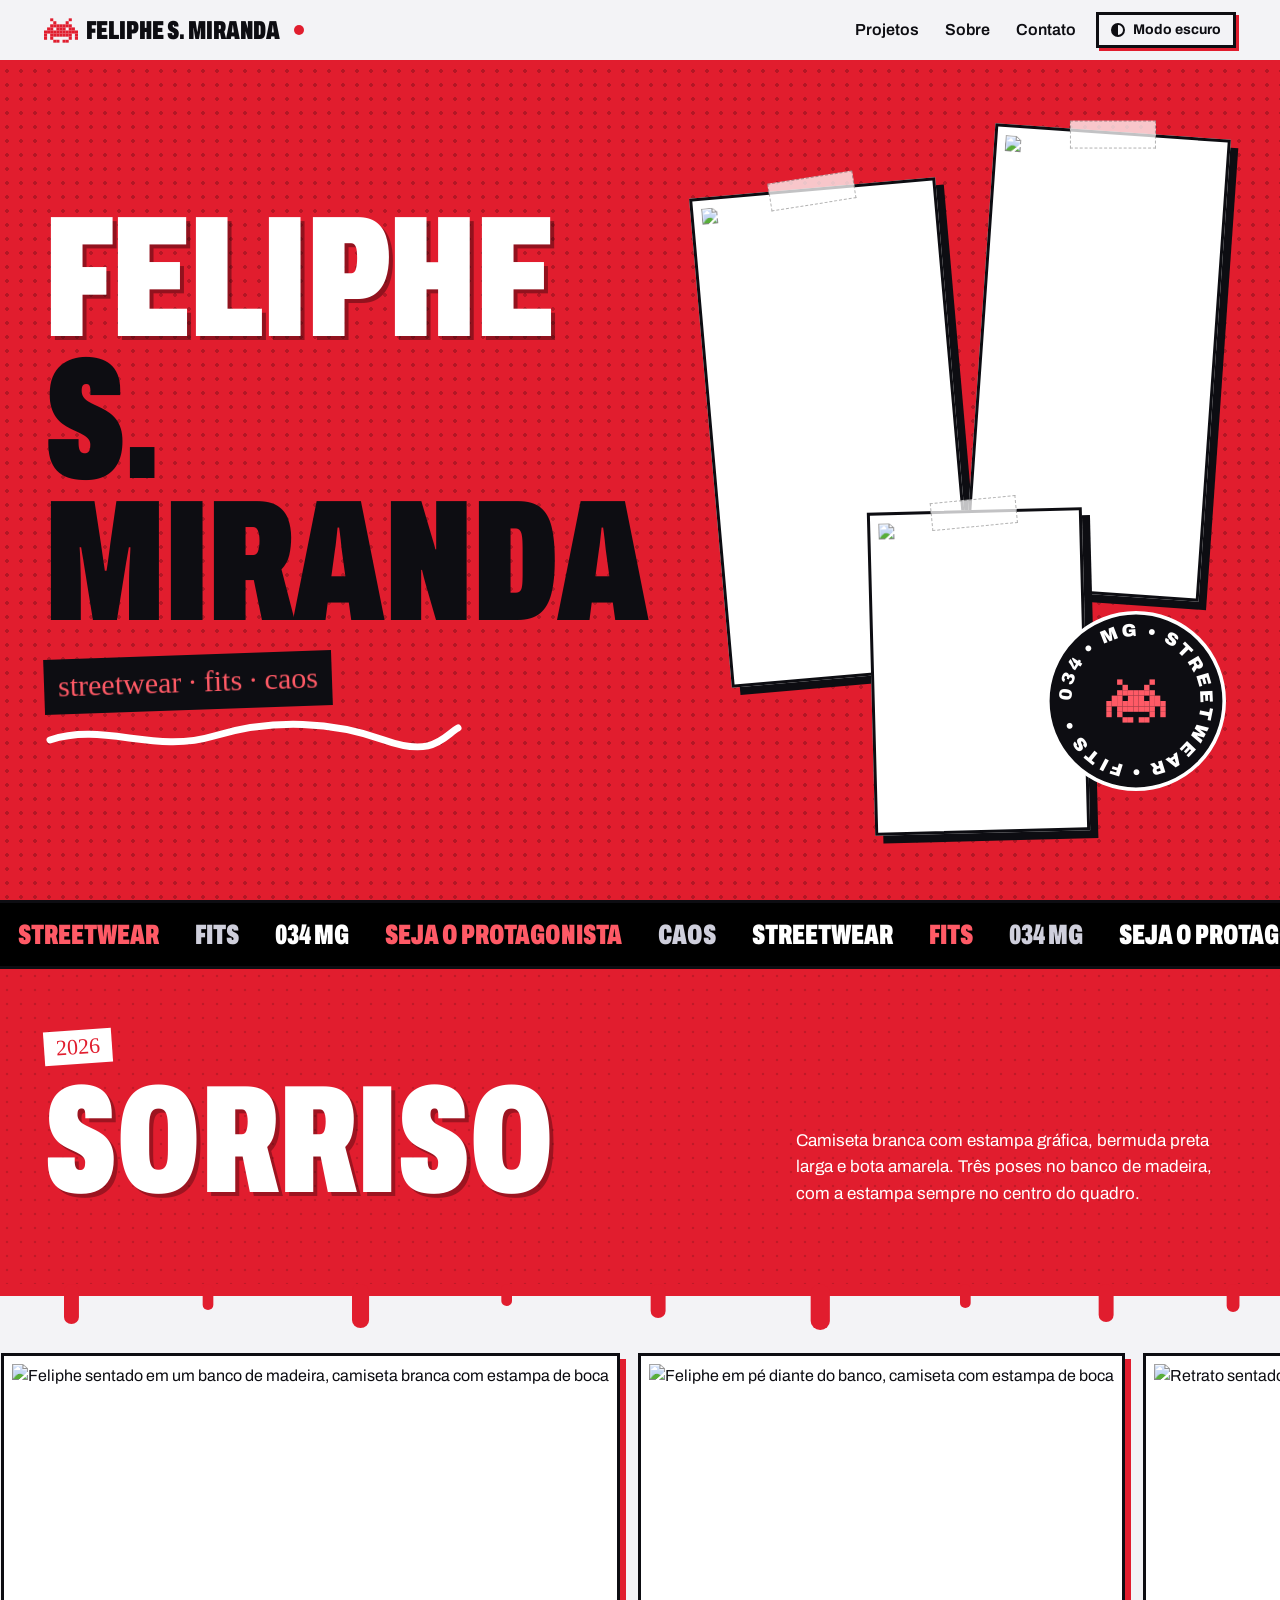
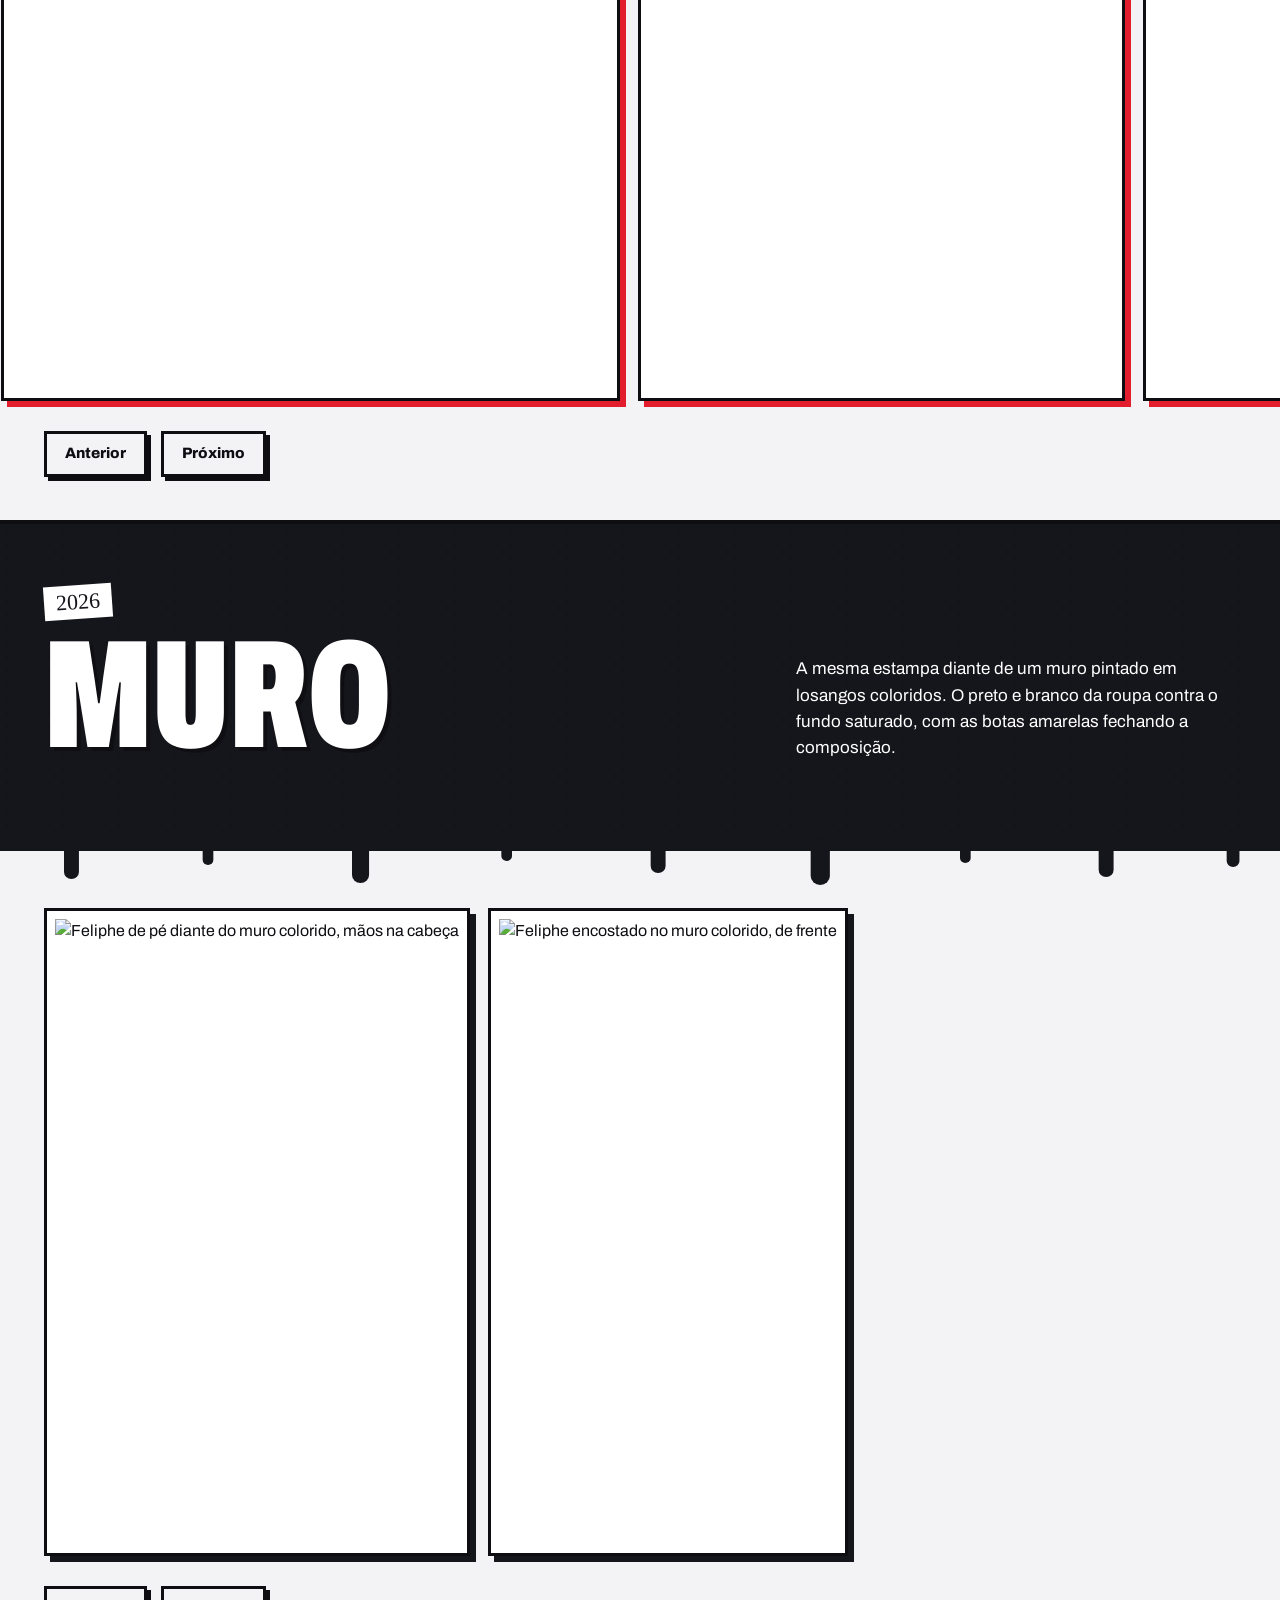
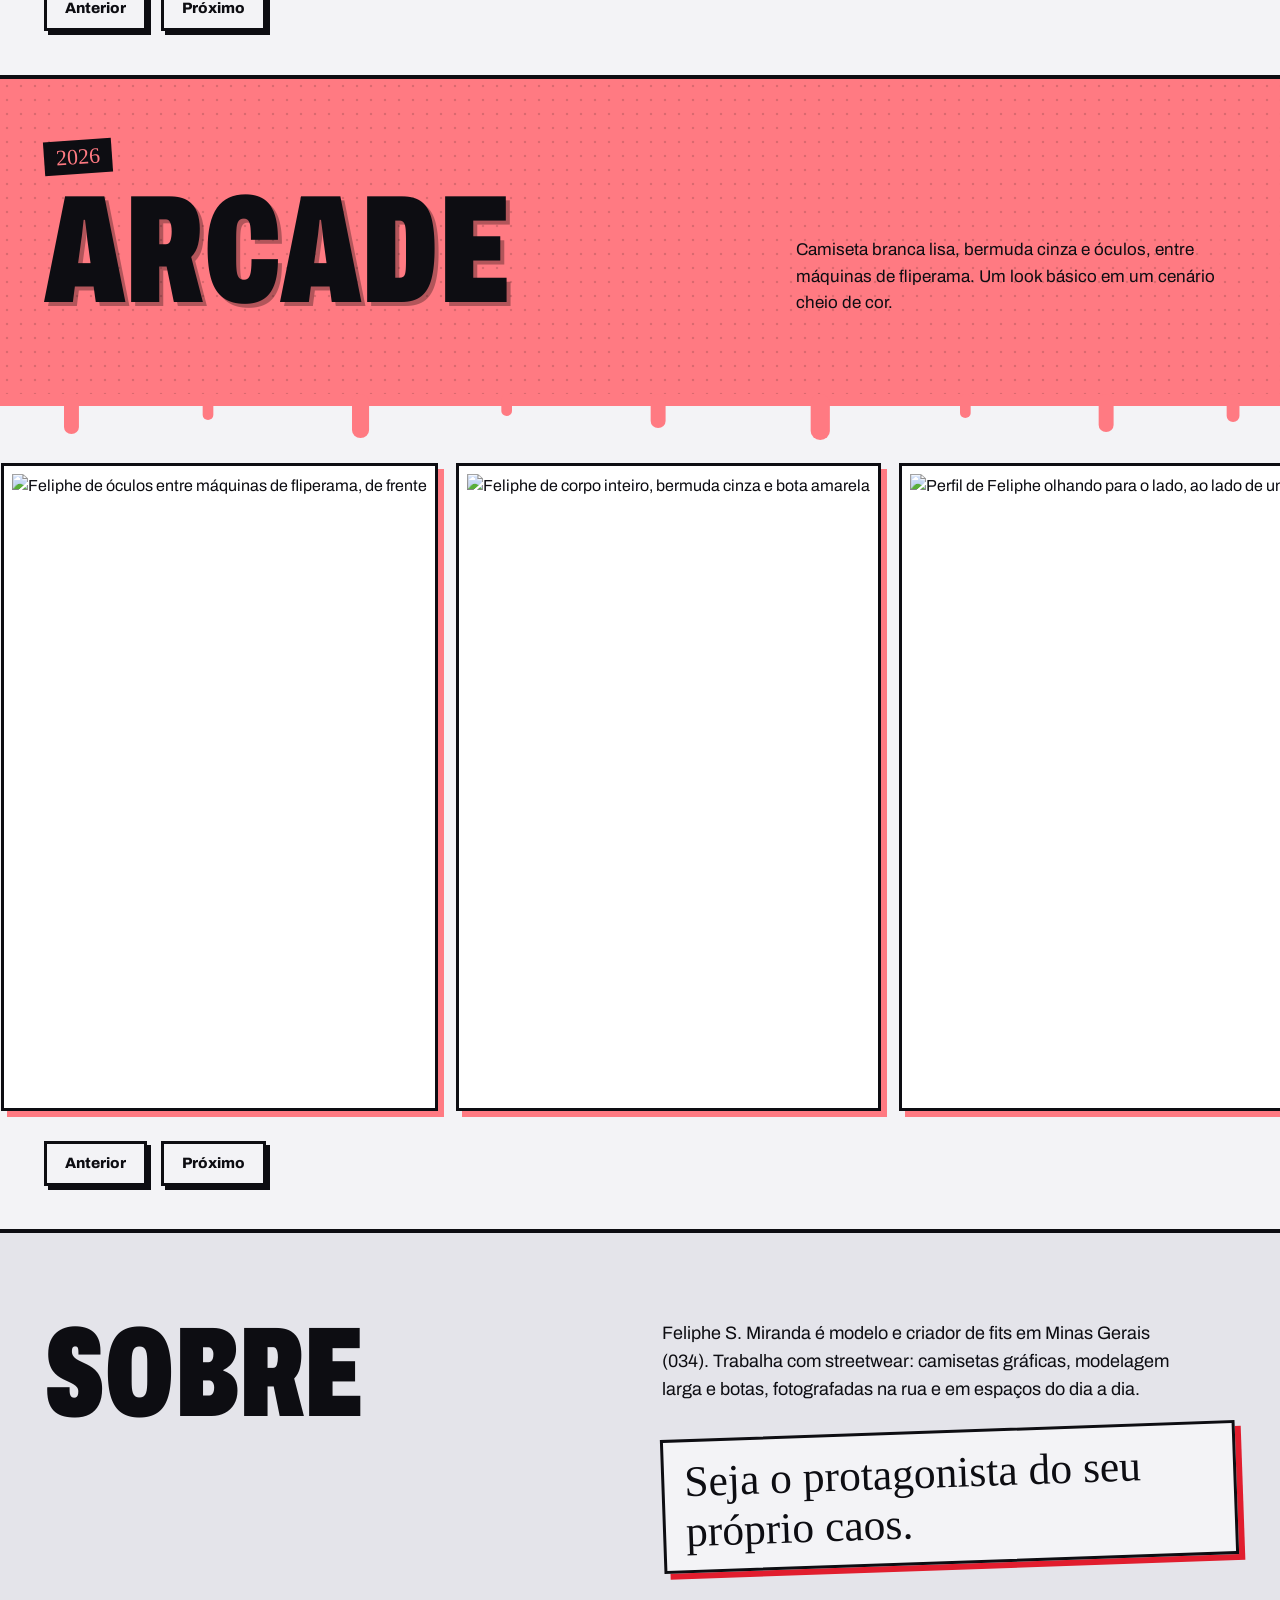
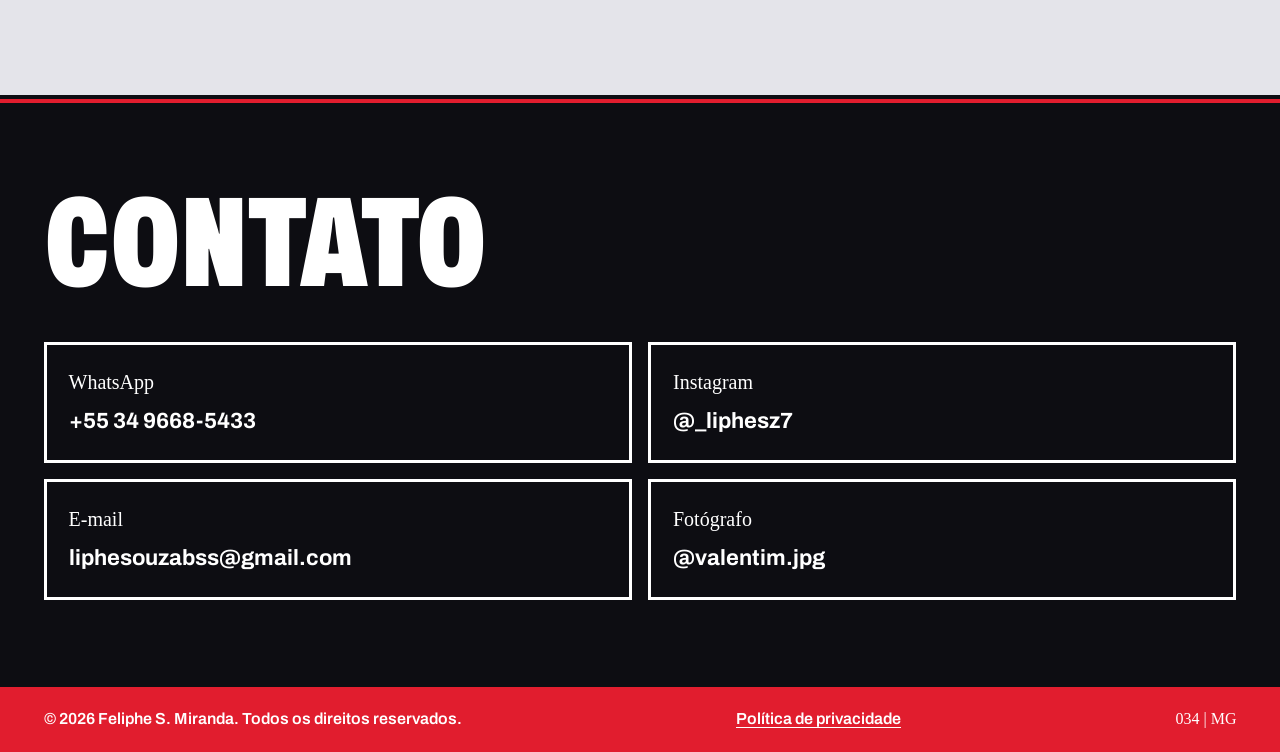
==== index.html @ 5714c6d8 "Add files via upload" ====
<!doctype html>
<html lang="pt-BR">
<head>
<meta charset="utf-8">
<script>try{document.documentElement.dataset.theme=localStorage.getItem("theme")||(matchMedia("(prefers-color-scheme:dark)").matches?"dark":"light")}catch(e){}</script>
<meta name="viewport" content="width=device-width, initial-scale=1">
<meta name="color-scheme" content="light dark">
<title>Feliphe S. Miranda — Streetwear</title>
<meta name="description" content="Portfólio de moda streetwear de Feliphe S. Miranda. Seja o protagonista do seu próprio caos.">
<link rel="icon" href="data:image/svg+xml,%3Csvg%20xmlns%3D%22http%3A//www.w3.org/2000/svg%22%20viewBox%3D%220%200%2066%2048%22%3E%3Cg%20fill%3D%22%23e11d2e%22%3E%3Crect%20x%3D%2212%22%20y%3D%220%22%20width%3D%226%22%20height%3D%226%22/%3E%3Crect%20x%3D%2248%22%20y%3D%220%22%20width%3D%226%22%20height%3D%226%22/%3E%3Crect%20x%3D%2218%22%20y%3D%226%22%20width%3D%226%22%20height%3D%226%22/%3E%3Crect%20x%3D%2242%22%20y%3D%226%22%20width%3D%226%22%20height%3D%226%22/%3E%3Crect%20x%3D%2212%22%20y%3D%2212%22%20width%3D%226%22%20height%3D%226%22/%3E%3Crect%20x%3D%2218%22%20y%3D%2212%22%20width%3D%226%22%20height%3D%226%22/%3E%3Crect%20x%3D%2224%22%20y%3D%2212%22%20width%3D%226%22%20height%3D%226%22/%3E%3Crect%20x%3D%2230%22%20y%3D%2212%22%20width%3D%226%22%20height%3D%226%22/%3E%3Crect%20x%3D%2236%22%20y%3D%2212%22%20width%3D%226%22%20height%3D%226%22/%3E%3Crect%20x%3D%2242%22%20y%3D%2212%22%20width%3D%226%22%20height%3D%226%22/%3E%3Crect%20x%3D%2248%22%20y%3D%2212%22%20width%3D%226%22%20height%3D%226%22/%3E%3Crect%20x%3D%226%22%20y%3D%2218%22%20width%3D%226%22%20height%3D%226%22/%3E%3Crect%20x%3D%2212%22%20y%3D%2218%22%20width%3D%226%22%20height%3D%226%22/%3E%3Crect%20x%3D%2224%22%20y%3D%2218%22%20width%3D%226%22%20height%3D%226%22/%3E%3Crect%20x%3D%2230%22%20y%3D%2218%22%20width%3D%226%22%20height%3D%226%22/%3E%3Crect%20x%3D%2236%22%20y%3D%2218%22%20width%3D%226%22%20height%3D%226%22/%3E%3Crect%20x%3D%2248%22%20y%3D%2218%22%20width%3D%226%22%20height%3D%226%22/%3E%3Crect%20x%3D%2254%22%20y%3D%2218%22%20width%3D%226%22%20height%3D%226%22/%3E%3Crect%20x%3D%220%22%20y%3D%2224%22%20width%3D%226%22%20height%3D%226%22/%3E%3Crect%20x%3D%226%22%20y%3D%2224%22%20width%3D%226%22%20height%3D%226%22/%3E%3Crect%20x%3D%2212%22%20y%3D%2224%22%20width%3D%226%22%20height%3D%226%22/%3E%3Crect%20x%3D%2218%22%20y%3D%2224%22%20width%3D%226%22%20height%3D%226%22/%3E%3Crect%20x%3D%2224%22%20y%3D%2224%22%20width%3D%226%22%20height%3D%226%22/%3E%3Crect%20x%3D%2230%22%20y%3D%2224%22%20width%3D%226%22%20height%3D%226%22/%3E%3Crect%20x%3D%2236%22%20y%3D%2224%22%20width%3D%226%22%20height%3D%226%22/%3E%3Crect%20x%3D%2242%22%20y%3D%2224%22%20width%3D%226%22%20height%3D%226%22/%3E%3Crect%20x%3D%2248%22%20y%3D%2224%22%20width%3D%226%22%20height%3D%226%22/%3E%3Crect%20x%3D%2254%22%20y%3D%2224%22%20width%3D%226%22%20height%3D%226%22/%3E%3Crect%20x%3D%2260%22%20y%3D%2224%22%20width%3D%226%22%20height%3D%226%22/%3E%3Crect%20x%3D%220%22%20y%3D%2230%22%20width%3D%226%22%20height%3D%226%22/%3E%3Crect%20x%3D%2212%22%20y%3D%2230%22%20width%3D%226%22%20height%3D%226%22/%3E%3Crect%20x%3D%2218%22%20y%3D%2230%22%20width%3D%226%22%20height%3D%226%22/%3E%3Crect%20x%3D%2224%22%20y%3D%2230%22%20width%3D%226%22%20height%3D%226%22/%3E%3Crect%20x%3D%2230%22%20y%3D%2230%22%20width%3D%226%22%20height%3D%226%22/%3E%3Crect%20x%3D%2236%22%20y%3D%2230%22%20width%3D%226%22%20height%3D%226%22/%3E%3Crect%20x%3D%2242%22%20y%3D%2230%22%20width%3D%226%22%20height%3D%226%22/%3E%3Crect%20x%3D%2248%22%20y%3D%2230%22%20width%3D%226%22%20height%3D%226%22/%3E%3Crect%20x%3D%2260%22%20y%3D%2230%22%20width%3D%226%22%20height%3D%226%22/%3E%3Crect%20x%3D%220%22%20y%3D%2236%22%20width%3D%226%22%20height%3D%226%22/%3E%3Crect%20x%3D%2212%22%20y%3D%2236%22%20width%3D%226%22%20height%3D%226%22/%3E%3Crect%20x%3D%2248%22%20y%3D%2236%22%20width%3D%226%22%20height%3D%226%22/%3E%3Crect%20x%3D%2260%22%20y%3D%2236%22%20width%3D%226%22%20height%3D%226%22/%3E%3Crect%20x%3D%2218%22%20y%3D%2242%22%20width%3D%226%22%20height%3D%226%22/%3E%3Crect%20x%3D%2224%22%20y%3D%2242%22%20width%3D%226%22%20height%3D%226%22/%3E%3Crect%20x%3D%2236%22%20y%3D%2242%22%20width%3D%226%22%20height%3D%226%22/%3E%3Crect%20x%3D%2242%22%20y%3D%2242%22%20width%3D%226%22%20height%3D%226%22/%3E%3C/g%3E%3C/svg%3E">
<link rel="preconnect" href="https://fonts.googleapis.com">
<link href="https://fonts.googleapis.com/css2?family=Archivo:wdth,wght@62..125,100..900&family=Permanent+Marker&display=swap" rel="stylesheet">
<link rel="stylesheet" href="style.css">
</head>
<body>
<svg width="0" height="0" style="position:absolute" aria-hidden="true"><defs>
<symbol id="drips" viewBox="0 0 1200 46" preserveAspectRatio="none"><g fill="currentColor"><rect x="0" y="0" width="1200" height="12"/><rect x="60" y="0" width="14" height="40" rx="7"/><rect x="190" y="0" width="10" height="26" rx="5"/><rect x="330" y="0" width="16" height="44" rx="8"/><rect x="470" y="0" width="10" height="22" rx="5"/><rect x="610" y="0" width="14" height="34" rx="7"/><rect x="760" y="0" width="18" height="46" rx="9"/><rect x="900" y="0" width="10" height="24" rx="5"/><rect x="1030" y="0" width="14" height="38" rx="7"/><rect x="1150" y="0" width="12" height="28" rx="6"/></g></symbol>
<symbol id="inv" viewBox="0 0 66 48"><g fill="currentColor"><rect x="12" y="0" width="6" height="6"/><rect x="48" y="0" width="6" height="6"/><rect x="18" y="6" width="6" height="6"/><rect x="42" y="6" width="6" height="6"/><rect x="12" y="12" width="6" height="6"/><rect x="18" y="12" width="6" height="6"/><rect x="24" y="12" width="6" height="6"/><rect x="30" y="12" width="6" height="6"/><rect x="36" y="12" width="6" height="6"/><rect x="42" y="12" width="6" height="6"/><rect x="48" y="12" width="6" height="6"/><rect x="6" y="18" width="6" height="6"/><rect x="12" y="18" width="6" height="6"/><rect x="24" y="18" width="6" height="6"/><rect x="30" y="18" width="6" height="6"/><rect x="36" y="18" width="6" height="6"/><rect x="48" y="18" width="6" height="6"/><rect x="54" y="18" width="6" height="6"/><rect x="0" y="24" width="6" height="6"/><rect x="6" y="24" width="6" height="6"/><rect x="12" y="24" width="6" height="6"/><rect x="18" y="24" width="6" height="6"/><rect x="24" y="24" width="6" height="6"/><rect x="30" y="24" width="6" height="6"/><rect x="36" y="24" width="6" height="6"/><rect x="42" y="24" width="6" height="6"/><rect x="48" y="24" width="6" height="6"/><rect x="54" y="24" width="6" height="6"/><rect x="60" y="24" width="6" height="6"/><rect x="0" y="30" width="6" height="6"/><rect x="12" y="30" width="6" height="6"/><rect x="18" y="30" width="6" height="6"/><rect x="24" y="30" width="6" height="6"/><rect x="30" y="30" width="6" height="6"/><rect x="36" y="30" width="6" height="6"/><rect x="42" y="30" width="6" height="6"/><rect x="48" y="30" width="6" height="6"/><rect x="60" y="30" width="6" height="6"/><rect x="0" y="36" width="6" height="6"/><rect x="12" y="36" width="6" height="6"/><rect x="48" y="36" width="6" height="6"/><rect x="60" y="36" width="6" height="6"/><rect x="18" y="42" width="6" height="6"/><rect x="24" y="42" width="6" height="6"/><rect x="36" y="42" width="6" height="6"/><rect x="42" y="42" width="6" height="6"/></g></symbol>
</defs></svg>

<header>
 <a class="logo" href="#top"><svg class="lg" viewBox="0 0 66 48" aria-hidden="true"><use href="#inv"/></svg>Feliphe S. Miranda<i></i></a>
 <div class="hr">
 <nav id="menu">
  <div class="dd"><button type="button" aria-haspopup="true">Projetos</button>
   <ul><li><a href="#sorriso">Sorriso</a></li><li><a href="#muro">Muro</a></li><li><a href="#arcade">Arcade</a></li></ul></div>
  <a href="#sobre">Sobre</a>
  <a href="#contato">Contato</a>
 </nav>
 <button class="theme" type="button" aria-label="Alternar entre modo claro e escuro"><span class="ic"></span><span class="lbl">Modo escuro</span></button>
 <button class="burger" aria-expanded="false" aria-controls="menu">Menu</button>
 </div>
</header>

<main id="top">
 <section class="hero">
  <div>
   <h1><span><b>Feliphe</b></span><span><b>S. Miranda</b></span></h1>
   <p class="sub tag">streetwear · fits · caos</p>
   <svg class="scribble" viewBox="0 0 420 40" fill="none" stroke="currentColor" stroke-width="7" stroke-linecap="round" aria-hidden="true"><path d="M6 24 C60 6 110 38 170 20 S290 6 340 24 S400 20 414 12"/></svg>
  </div>
  <div class="collage">
   <figure class="c1"><img src="img/muro-2.jpg" alt="Feliphe diante do muro colorido, camiseta com estampa de boca"></figure>
   <figure class="c2"><img src="img/sorriso-3.jpg" alt="Retrato de Feliphe sentado, estampa de boca em destaque"></figure>
   <figure class="c3"><img src="img/arcade-3.jpg" alt="Feliphe de óculos entre máquinas de fliperama" style="object-position:50% 25%"></figure>
   <svg class="badge" viewBox="0 0 200 200" aria-hidden="true"><circle cx="100" cy="100" r="98" fill="#0d0d12" stroke="#fff" stroke-width="4"/><defs><path id="cp" d="M100 100m-72 0a72 72 0 1 1 144 0a72 72 0 1 1-144 0"/></defs><text font-family="Archivo" font-weight="900" font-size="20" fill="#fff" letter-spacing="3"><textPath href="#cp">034 • MG • STREETWEAR • FITS • </textPath></text><g style="fill:var(--m1)" transform="translate(67 76)"><rect x="12" y="0" width="6" height="6"/><rect x="48" y="0" width="6" height="6"/><rect x="18" y="6" width="6" height="6"/><rect x="42" y="6" width="6" height="6"/><rect x="12" y="12" width="6" height="6"/><rect x="18" y="12" width="6" height="6"/><rect x="24" y="12" width="6" height="6"/><rect x="30" y="12" width="6" height="6"/><rect x="36" y="12" width="6" height="6"/><rect x="42" y="12" width="6" height="6"/><rect x="48" y="12" width="6" height="6"/><rect x="6" y="18" width="6" height="6"/><rect x="12" y="18" width="6" height="6"/><rect x="24" y="18" width="6" height="6"/><rect x="30" y="18" width="6" height="6"/><rect x="36" y="18" width="6" height="6"/><rect x="48" y="18" width="6" height="6"/><rect x="54" y="18" width="6" height="6"/><rect x="0" y="24" width="6" height="6"/><rect x="6" y="24" width="6" height="6"/><rect x="12" y="24" width="6" height="6"/><rect x="18" y="24" width="6" height="6"/><rect x="24" y="24" width="6" height="6"/><rect x="30" y="24" width="6" height="6"/><rect x="36" y="24" width="6" height="6"/><rect x="42" y="24" width="6" height="6"/><rect x="48" y="24" width="6" height="6"/><rect x="54" y="24" width="6" height="6"/><rect x="60" y="24" width="6" height="6"/><rect x="0" y="30" width="6" height="6"/><rect x="12" y="30" width="6" height="6"/><rect x="18" y="30" width="6" height="6"/><rect x="24" y="30" width="6" height="6"/><rect x="30" y="30" width="6" height="6"/><rect x="36" y="30" width="6" height="6"/><rect x="42" y="30" width="6" height="6"/><rect x="48" y="30" width="6" height="6"/><rect x="60" y="30" width="6" height="6"/><rect x="0" y="36" width="6" height="6"/><rect x="12" y="36" width="6" height="6"/><rect x="48" y="36" width="6" height="6"/><rect x="60" y="36" width="6" height="6"/><rect x="18" y="42" width="6" height="6"/><rect x="24" y="42" width="6" height="6"/><rect x="36" y="42" width="6" height="6"/><rect x="42" y="42" width="6" height="6"/></g></svg>
  </div>
 </section>

 <div class="marq" aria-hidden="true"><div>
  <span>Streetwear</span><span>Fits</span><span>034 MG</span><span>Seja o protagonista</span><span>Caos</span><span>Streetwear</span><span>Fits</span><span>034 MG</span><span>Seja o protagonista</span><span>Caos</span>
  <span>Streetwear</span><span>Fits</span><span>034 MG</span><span>Seja o protagonista</span><span>Caos</span><span>Streetwear</span><span>Fits</span><span>034 MG</span><span>Seja o protagonista</span><span>Caos</span>
 </div></div>

 <section class="work" id="sorriso">
  <div class="band rv"><div><span class="yr">2026</span><h2>Sorriso</h2></div>
   <p>Camiseta branca com estampa gráfica, bermuda preta larga e bota amarela. Três poses no banco de madeira, com a estampa sempre no centro do quadro.</p>
   <svg class="drip" viewBox="0 0 1200 46" preserveAspectRatio="none" aria-hidden="true"><use href="#drips"/></svg></div>
  <div class="strip">
   <figure class="rv"><img src="img/sorriso-1.jpg" alt="Feliphe sentado em um banco de madeira, camiseta branca com estampa de boca" loading="lazy"></figure>
   <figure class="rv"><img src="img/sorriso-2.jpg" alt="Feliphe em pé diante do banco, camiseta com estampa de boca" loading="lazy"></figure>
   <figure class="rv"><img src="img/sorriso-3.jpg" alt="Retrato sentado, mãos cruzadas, estampa de boca em destaque" loading="lazy"></figure>
  </div>
  <div class="ctrl"><button data-d="-1">Anterior</button><button data-d="1">Próximo</button></div>
 </section>

 <section class="work" id="muro">
  <div class="band rv"><div><span class="yr">2026</span><h2>Muro</h2></div>
   <p>A mesma estampa diante de um muro pintado em losangos coloridos. O preto e branco da roupa contra o fundo saturado, com as botas amarelas fechando a composição.</p>
   <svg class="drip" viewBox="0 0 1200 46" preserveAspectRatio="none" aria-hidden="true"><use href="#drips"/></svg></div>
  <div class="strip">
   <figure class="rv"><img src="img/muro-1.jpg" alt="Feliphe de pé diante do muro colorido, mãos na cabeça" loading="lazy"></figure>
   <figure class="rv"><img src="img/muro-2.jpg" alt="Feliphe encostado no muro colorido, de frente" loading="lazy"></figure>
  </div>
  <div class="ctrl"><button data-d="-1">Anterior</button><button data-d="1">Próximo</button></div>
 </section>

 <section class="work" id="arcade">
  <div class="band rv"><div><span class="yr">2026</span><h2>Arcade</h2></div>
   <p>Camiseta branca lisa, bermuda cinza e óculos, entre máquinas de fliperama. Um look básico em um cenário cheio de cor.</p>
   <svg class="drip" viewBox="0 0 1200 46" preserveAspectRatio="none" aria-hidden="true"><use href="#drips"/></svg></div>
  <div class="strip">
   <figure class="rv"><img src="img/arcade-3.jpg" alt="Feliphe de óculos entre máquinas de fliperama, de frente" loading="lazy"></figure>
   <figure class="rv"><img src="img/arcade-2.jpg" alt="Feliphe de corpo inteiro, bermuda cinza e bota amarela" loading="lazy"></figure>
   <figure class="rv"><img src="img/arcade-1.jpg" alt="Perfil de Feliphe olhando para o lado, ao lado de uma máquina" loading="lazy"></figure>
   <figure class="rv"><img src="img/banco-1.jpg" alt="Feliphe sentado em um banco branco, calçando a bota" loading="lazy"></figure>
  </div>
  <div class="ctrl"><button data-d="-1">Anterior</button><button data-d="1">Próximo</button></div>
 </section>

 <section class="about" id="sobre">
  <h2 class="rv">Sobre</h2>
  <div class="rv">
   <p>Feliphe S. Miranda é modelo e criador de fits em Minas Gerais (034). Trabalha com streetwear: camisetas gráficas, modelagem larga e botas, fotografadas na rua e em espaços do dia a dia.</p>
   <p class="quote">Seja o protagonista do seu próprio caos.</p>
  </div>
 </section>

 <section class="contact" id="contato">
  <h2 class="rv">Contato</h2>
  <div class="links rv">
   <a href="https://wa.me/553496685433" rel="noopener"><small class="tag">WhatsApp</small><b>+55 34 9668-5433</b></a>
   <a href="https://www.instagram.com/_liphesz7/" rel="noopener"><small class="tag">Instagram</small><b>@_liphesz7</b></a>
   <a href="mailto:liphesouzabss@gmail.com"><small class="tag">E-mail</small><b>liphesouzabss@gmail.com</b></a>
   <a href="https://www.instagram.com/valentim.jpg/" rel="noopener"><small class="tag">Fotógrafo</small><b>@valentim.jpg</b></a>
  </div>
 </section>
</main>
<footer><span>© 2026 Feliphe S. Miranda. Todos os direitos reservados.</span><a href="privacidade.html">Política de privacidade</a><span class="tag">034 | MG</span></footer>

<script>
document.documentElement.classList.add('js');
const io=new IntersectionObserver(es=>es.forEach(e=>{if(e.isIntersecting){e.target.classList.add('in');io.unobserve(e.target)}}),{threshold:.15});
document.querySelectorAll('.rv').forEach((el,i)=>{el.style.transitionDelay=(el.matches('figure')?(i%4)*.08:0)+'s';io.observe(el)});
document.querySelectorAll('.ctrl button').forEach(b=>b.addEventListener('click',()=>{
 const s=b.closest('.work').querySelector('.strip');
 s.scrollBy({left:b.dataset.d*s.clientWidth*.7,behavior:'smooth'});
}));
const tb=document.querySelector('.theme'),lbl=tb.querySelector('.lbl');
const sync=()=>{const d=document.documentElement.dataset.theme==='dark';lbl.textContent=d?'Modo claro':'Modo escuro';tb.setAttribute('aria-pressed',d)};
sync();
tb.addEventListener('click',()=>{const n=document.documentElement.dataset.theme==='dark'?'light':'dark';document.documentElement.dataset.theme=n;try{localStorage.setItem('theme',n)}catch(e){}sync()});
const burger=document.querySelector('.burger'),menu=document.getElementById('menu');
burger.addEventListener('click',()=>{const o=menu.classList.toggle('show');burger.setAttribute('aria-expanded',o)});
menu.addEventListener('click',e=>{if(e.target.tagName==='A')menu.classList.remove('show')});
</script>
</body>
</html>
---- style.css ----
/* Claro: traje vermelho e preto, em tons mais leves. Escuro: roxo e preto, estilo Gatuno. */
:root{--bg:#f3f3f6;--fg:#0d0d12;--ink:#0d0d12;--mute:#55555f;
 --hero:#e11d2e;--hero-a:#fff;--hero-b:#0d0d12;--hero-dot:rgba(0,0,0,.2);--sub-bg:#0d0d12;--sub-c:#ff5a66;
 --s1:#e11d2e;--s1t:#fff;--s2:#15151c;--s2t:#fff;--s3:#ff7a82;--s3t:#0d0d12;
 --m1:#ff5a66;--m2:#cfcfdc;--ab:#e4e4ea;--abt:#0d0d12;--ct:#0d0d12;--glow:#00e5ff;
 --pad:clamp(16px,3.4vw,48px);--head:64px;--tag:"Permanent Marker","Marker Felt",cursive}
html[data-theme=dark]{--bg:#07040d;--fg:#f3ecff;--ink:#07040d;--mute:#b9a6d9;
 --hero:#4c1d95;--hero-a:#fff;--hero-b:#d8b4fe;--hero-dot:rgba(0,0,0,.3);--sub-bg:#07040d;--sub-c:#e879f9;
 --s1:#7c3aed;--s1t:#fff;--s2:#2a1052;--s2t:#fff;--s3:#d946ef;--s3t:#12001f;
 --m1:#c084fc;--m2:#f0abfc;--ab:#170a2b;--abt:#f3ecff;--ct:#000;--glow:#d946ef}
*{box-sizing:border-box;margin:0}
html{scroll-behavior:smooth;scroll-padding-top:var(--head)}
body{background:var(--bg);color:var(--fg);font-family:Archivo,"Helvetica Neue",Arial,sans-serif;font-size:16px;line-height:1.55;overflow-x:hidden;transition:background .3s,color .3s}
a{color:inherit;text-decoration:none}
:focus-visible{outline:3px solid var(--s1);outline-offset:3px}
.tag{font-family:var(--tag);font-weight:400}
header{position:fixed;inset:0 0 auto;height:var(--head);display:flex;align-items:center;justify-content:space-between;padding:0 var(--pad);background:var(--bg);z-index:30;border-bottom:4px solid var(--s1)}
.logo{font-stretch:62%;font-weight:900;font-size:26px;text-transform:uppercase;line-height:1}
.logo{display:flex;align-items:center;gap:8px}
.lg{width:34px;height:25px;color:var(--s1);flex:none}
.logo i{display:inline-block;width:10px;height:10px;background:var(--s1);border-radius:50%;margin-left:6px;animation:blink 1.6s steps(2) infinite}
@keyframes blink{50%{background:var(--s3)}}
nav{display:flex;gap:26px;align-items:center}
nav a,nav button{font:inherit;font-weight:600;background:none;border:0;color:inherit;cursor:pointer;padding:6px 0;position:relative}
nav a::after,nav button::after{content:"";position:absolute;left:0;bottom:2px;height:3px;width:100%;background:var(--s1);transform:scaleX(0);transform-origin:left;transition:transform .25s}
nav a:hover::after,nav button:hover::after{transform:scaleX(1)}
.dd{position:relative}
.dd ul{list-style:none;padding:12px 0 0;position:absolute;right:0;top:100%;min-width:190px;display:none;background:var(--bg)}
.dd:hover ul,.dd:focus-within ul{display:block}
.dd li a{display:block;padding:6px 0}
.burger{display:none}
.hr{display:flex;align-items:center;gap:20px}
.theme{display:flex;align-items:center;gap:8px;font:inherit;font-weight:700;font-size:14px;background:var(--bg);color:var(--fg);border:3px solid var(--fg);padding:4px 12px;cursor:pointer;box-shadow:3px 3px 0 var(--s1);transition:transform .15s,box-shadow .15s}
.theme:hover{transform:translate(-1px,-1px);box-shadow:5px 5px 0 var(--s1)}
.theme .ic{width:14px;height:14px;border-radius:50%;border:2px solid var(--fg);background:linear-gradient(90deg,var(--fg) 50%,transparent 50%);transition:transform .4s}
.theme:active .ic{transform:rotate(180deg)}
/* hero */
main{padding-top:var(--head)}
.hero{position:relative;display:grid;grid-template-columns:1.05fr 1fr;gap:var(--pad);align-items:center;min-height:calc(100vh - var(--head));padding:var(--pad);background:var(--hero);background-image:radial-gradient(var(--hero-dot) 1.8px,transparent 2px);background-size:14px 14px;overflow:hidden;color:var(--hero-a)}
.hero h1{font-stretch:62%;font-weight:900;font-size:clamp(64px,13.5vw,210px);line-height:.82;text-transform:uppercase;letter-spacing:-.01em;position:relative;z-index:2}
.hero h1 span{display:block;overflow:hidden;padding-right:.05em}
.hero h1 b{display:block;font-weight:900;transform:translateY(105%);animation:up .9s cubic-bezier(.2,.8,.2,1) forwards;text-shadow:4px 4px 0 rgba(0,0,0,.35)}
.hero h1 span:nth-child(2) b{animation:up .9s .12s cubic-bezier(.2,.8,.2,1) forwards,glitch 6s 2.5s infinite;color:var(--hero-b);text-shadow:none}
@keyframes up{to{transform:none}}
@keyframes glitch{0%,90%,100%{text-shadow:none}92%{text-shadow:-5px 0 var(--glow),5px 0 rgba(0,0,0,.6)}95%{text-shadow:5px 0 var(--glow),-5px 0 rgba(0,0,0,.6)}}
.sub{margin-top:22px;font-size:clamp(20px,2.4vw,30px);display:inline-block;background:var(--sub-bg);color:var(--sub-c);padding:4px 14px;opacity:0;transform:rotate(-2deg);animation:pop .5s .9s forwards;position:relative;z-index:2}
@keyframes pop{from{opacity:0;transform:rotate(-2deg) scale(.6)}to{opacity:1;transform:rotate(-2deg) scale(1)}}
.scribble{width:min(420px,80%);display:block;margin-top:6px;position:relative;z-index:2}
.scribble path{stroke-dasharray:600;stroke-dashoffset:600;animation:draw 1.2s 1.1s ease-out forwards}
@keyframes draw{to{stroke-dashoffset:0}}
.collage{position:relative;height:min(78vh,720px);z-index:2}
.collage figure{position:absolute;background:#fff;padding:8px;border:3px solid var(--ink);box-shadow:8px 8px 0 var(--ink);animation:float 6s ease-in-out infinite}
.collage img{display:block;width:100%;height:100%;object-fit:cover}
.collage figure::before{content:"";position:absolute;top:-14px;left:50%;width:84px;height:26px;background:rgba(255,255,255,.75);border:1px dashed rgba(0,0,0,.3);transform:translateX(-50%) rotate(-4deg)}
.c1{width:46%;height:70%;left:2%;top:8%;transform:rotate(-5deg)}
.c2{width:44%;height:66%;right:4%;top:0;transform:rotate(4deg);animation-delay:-2s!important}
.c3{width:40%;height:46%;left:32%;bottom:0;transform:rotate(-1.5deg);animation-delay:-4s!important}
@keyframes float{50%{translate:0 -10px}}
.badge{position:absolute;right:2%;bottom:6%;width:clamp(110px,15vw,180px);animation:spin 14s linear infinite;z-index:3}
@keyframes spin{to{transform:rotate(360deg)}}
/* faixa */
.marq{background:#000;overflow:hidden;white-space:nowrap;border-block:3px solid var(--fg);color:#fff}
.marq div{display:inline-block;animation:mq 26s linear infinite;padding:10px 0;font-stretch:62%;font-weight:900;font-size:28px;text-transform:uppercase}
.marq span{margin:0 18px;color:var(--m1)}.marq span:nth-child(3n+2){color:var(--m2)}.marq span:nth-child(3n){color:#fff}
@keyframes mq{to{transform:translateX(-50%)}}
.marq{-webkit-tap-highlight-color:transparent;user-select:none;-webkit-user-select:none}
@media (hover:hover) and (pointer:fine){.marq:hover div{animation-play-state:paused}}
/* projetos */
.work{--c:var(--s1);--t:var(--s1t);border-bottom:4px solid var(--fg)}
#muro{--c:var(--s2);--t:var(--s2t)}
#arcade{--c:var(--s3);--t:var(--s3t)}
.band{position:relative;background:var(--c);color:var(--t);padding:calc(var(--pad)*1.4) var(--pad) calc(var(--pad)*1.8);display:grid;grid-template-columns:1fr minmax(0,440px);gap:var(--pad);align-items:end;background-image:radial-gradient(rgba(0,0,0,.14) 1.4px,transparent 1.6px);background-size:14px 14px}
.band>div,.band>p{position:relative;z-index:2}
.band h2{font-stretch:62%;font-weight:900;font-size:clamp(56px,12vw,180px);line-height:.85;text-transform:uppercase;text-shadow:4px 4px 0 rgba(0,0,0,.3)}
.band .yr{font-family:var(--tag);font-size:22px;display:inline-block;transform:rotate(-4deg);background:var(--t);color:var(--c);padding:0 12px;margin-bottom:12px}
.band p{font-size:17px;max-width:44ch}
.drip{position:absolute;left:0;top:calc(100% - 1px);width:100%;height:46px;display:block;color:var(--c);pointer-events:none}
.drip rect{transform-box:fill-box;transform-origin:top;transform:scaleY(.15);transition:transform 1s cubic-bezier(.3,1.4,.4,1)}
.in .drip rect{transform:scaleY(1)}
.strip{display:flex;gap:18px;overflow-x:auto;scroll-snap-type:x mandatory;padding:68px var(--pad) 12px;scrollbar-width:none}
.strip::-webkit-scrollbar{display:none}
.strip figure{position:relative;flex:0 0 auto;height:min(72vh,700px);scroll-snap-align:start;background:#fff;padding:8px;border:3px solid var(--ink);box-shadow:6px 6px 0 var(--c);transition:transform .35s,box-shadow .35s}
.strip figure:nth-child(odd){transform:rotate(-1deg)}.strip figure:nth-child(even){transform:rotate(1deg)}
.strip figure:hover{transform:rotate(0) translateY(-8px) scale(1.02);box-shadow:12px 12px 0 var(--c)}
.strip img{height:100%;width:auto;display:block}
.ctrl{display:flex;gap:14px;padding:18px var(--pad) var(--pad)}
.ctrl button{font:inherit;font-weight:800;font-size:15px;background:var(--bg);border:3px solid var(--fg);color:var(--fg);cursor:pointer;padding:8px 18px;box-shadow:4px 4px 0 var(--fg);transition:transform .15s,box-shadow .15s,background .15s}
.ctrl button:hover{background:var(--c);color:var(--t);transform:translate(-2px,-2px);box-shadow:6px 6px 0 var(--fg)}
.ctrl button:active{transform:translate(3px,3px);box-shadow:1px 1px 0 var(--fg)}
/* sobre */
.about{display:grid;grid-template-columns:1fr 1fr;gap:var(--pad);padding:calc(var(--pad)*2) var(--pad);background:var(--ab);color:var(--abt);position:relative;overflow:hidden;border-bottom:4px solid var(--fg)}
.about>*{position:relative;z-index:2}
.about h2{font-stretch:62%;font-weight:900;font-size:clamp(56px,10vw,150px);line-height:.85;text-transform:uppercase}
.about p{max-width:52ch;margin-bottom:1em;font-size:18px}
.about .quote{font-family:var(--tag);font-size:clamp(26px,3.4vw,44px);line-height:1.15;transform:rotate(-2deg);background:var(--bg);color:var(--fg);border:3px solid var(--fg);padding:14px 20px;box-shadow:6px 6px 0 var(--s1);display:inline-block;margin-top:8px}
/* contato */
.contact{padding:calc(var(--pad)*2) var(--pad);background:var(--ct);color:#fff;border-top:4px solid var(--s1)}
.contact h2{font-stretch:62%;font-weight:900;font-size:clamp(48px,10vw,150px);line-height:.85;text-transform:uppercase;margin-bottom:var(--pad)}
.links{display:grid;grid-template-columns:repeat(2,1fr);gap:16px}
.links a{display:block;border:3px solid #fff;padding:22px;transition:background .25s,color .25s,transform .25s}
.links a small{display:block;font-family:var(--tag);font-size:20px;margin-bottom:6px}
.links a b{font-size:clamp(17px,1.8vw,22px);word-break:break-all}
.links a:nth-child(1):hover{background:var(--s1);color:var(--s1t);border-color:var(--s1)}
.links a:nth-child(2):hover{background:var(--s3);color:var(--s3t);border-color:var(--s3)}
.links a:nth-child(3):hover{background:#fff;color:#000}
.links a:nth-child(4):hover{background:var(--m1);color:#000;border-color:var(--m1)}
.links a:hover{transform:rotate(-1.2deg) translateY(-4px)}
footer{padding:20px var(--pad);display:flex;flex-wrap:wrap;gap:12px;justify-content:space-between;background:var(--s1);color:var(--s1t);font-weight:600}
/* privacidade */
.priv{padding:calc(var(--pad)*2) var(--pad);border-top:4px solid var(--s1);background:var(--bg)}
.priv .pg{display:grid;grid-template-columns:minmax(0,.8fr) minmax(0,1.2fr);gap:var(--pad);align-items:start}
.priv h2{font-stretch:62%;font-weight:900;font-size:clamp(44px,8vw,120px);line-height:.85;text-transform:uppercase}
.priv .lead{margin-top:18px;color:var(--mute);max-width:42ch}
.priv .upd{margin-top:14px;font-family:var(--tag);font-size:18px}
.cards{display:grid;grid-template-columns:1fr 1fr;gap:18px;margin-bottom:26px}
.card{border:3px solid var(--fg);box-shadow:6px 6px 0 var(--s1);padding:18px 20px;background:var(--bg)}
.card small{display:block;font-family:var(--tag);font-size:20px;margin-bottom:6px;color:var(--s1)}
.card b{display:block;font-size:19px;line-height:1.25}
.card span{display:block;color:var(--mute);margin-top:2px}
.card a{display:block;margin-top:6px;word-break:break-all;font-weight:600;text-decoration:underline;text-decoration-color:var(--s1);text-underline-offset:3px}
.priv details{border-top:3px solid var(--fg)}
.priv details:last-child{border-bottom:3px solid var(--fg)}
.priv summary{cursor:pointer;list-style:none;display:flex;justify-content:space-between;gap:16px;padding:16px 0;font-weight:800;font-size:18px}
.priv summary::-webkit-details-marker{display:none}
.priv summary::after{content:"+";font-family:var(--tag);font-size:26px;line-height:1;color:var(--s1);transition:transform .25s}
.priv details[open] summary::after{transform:rotate(45deg)}
.priv details>div{padding:0 0 18px;max-width:62ch}
.priv details p+p,.priv details ul{margin-top:.7em}
.priv ul{padding-left:1.2em}
.priv li{margin-bottom:.3em}
.priv a.in{text-decoration:underline;text-decoration-color:var(--s1);text-underline-offset:3px}
footer a{text-decoration:underline;text-underline-offset:3px}
@media (max-width:820px){.priv .pg,.cards{grid-template-columns:1fr}}
.js .rv{opacity:0;transform:translateY(30px);transition:opacity .7s,transform .7s}
.js .rv.in{opacity:1;transform:none}
@media (max-width:480px){.logo{font-size:22px;gap:6px}.lg{width:28px;height:21px}}
@media (max-width:820px){
 .hr{gap:10px}.theme .lbl{display:none}.theme{padding:6px 9px}
 .burger{display:block;font:inherit;font-weight:700;background:none;border:0;color:inherit}
 nav{position:fixed;inset:var(--head) 0 auto;flex-direction:column;align-items:flex-start;gap:6px;padding:16px var(--pad) 24px;background:var(--bg);border-bottom:4px solid var(--s1);display:none}
 nav.show{display:flex}
 .dd ul{position:static;display:block;padding:4px 0 0 14px}
 .hero,.band,.about{grid-template-columns:1fr}
 .collage{height:62vh}
 .links{grid-template-columns:1fr}
 .strip figure{height:62vh}
}
@media (prefers-reduced-motion:reduce){*{animation:none!important;transition:none!important}.hero h1 b,.sub{transform:none;opacity:1}.scribble path{stroke-dashoffset:0}.js .rv{opacity:1;transform:none}html{scroll-behavior:auto}}
.back{display:inline-block;margin-bottom:28px;font-weight:800;background:var(--bg);color:var(--fg);border:3px solid var(--fg);padding:8px 18px;box-shadow:4px 4px 0 var(--s1);transition:transform .15s,box-shadow .15s}
.back:hover{transform:translate(-2px,-2px);box-shadow:6px 6px 0 var(--s1)}
.priv.solo{min-height:calc(100vh - var(--head));border-top:0}
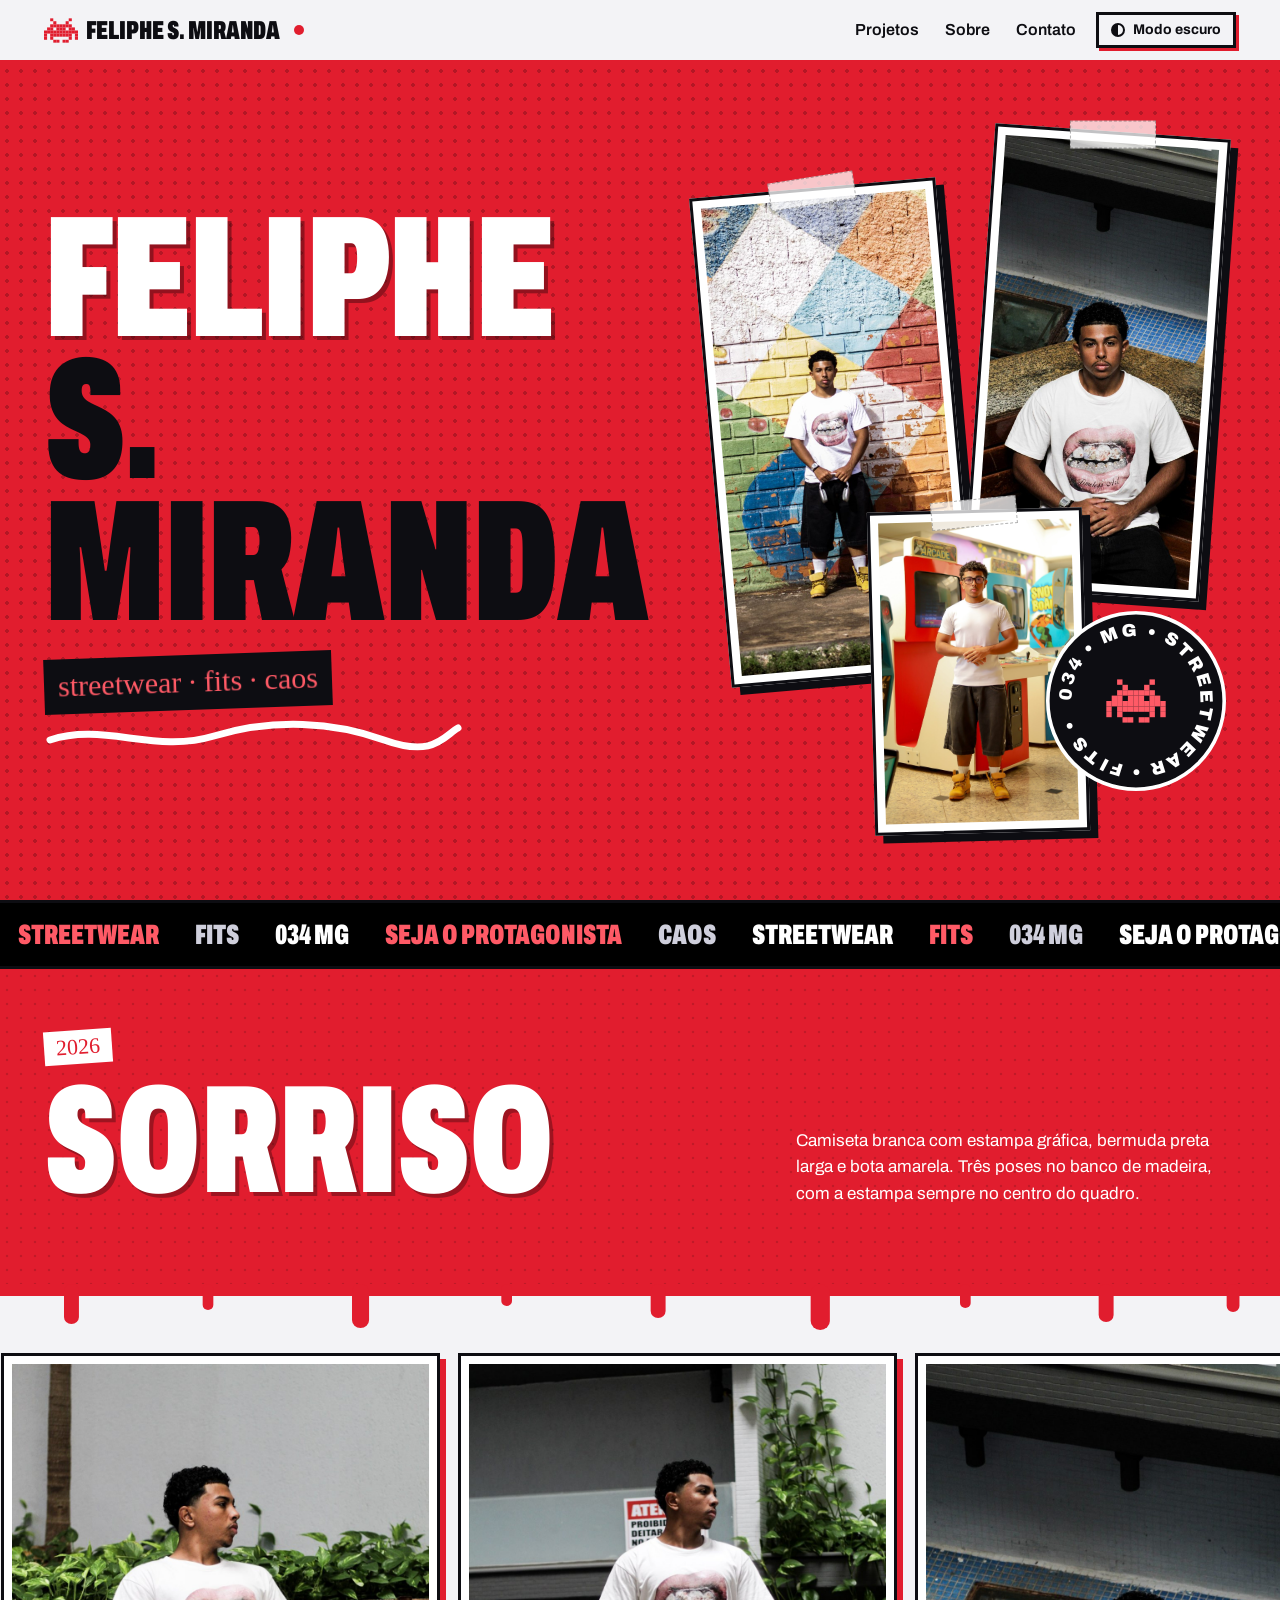
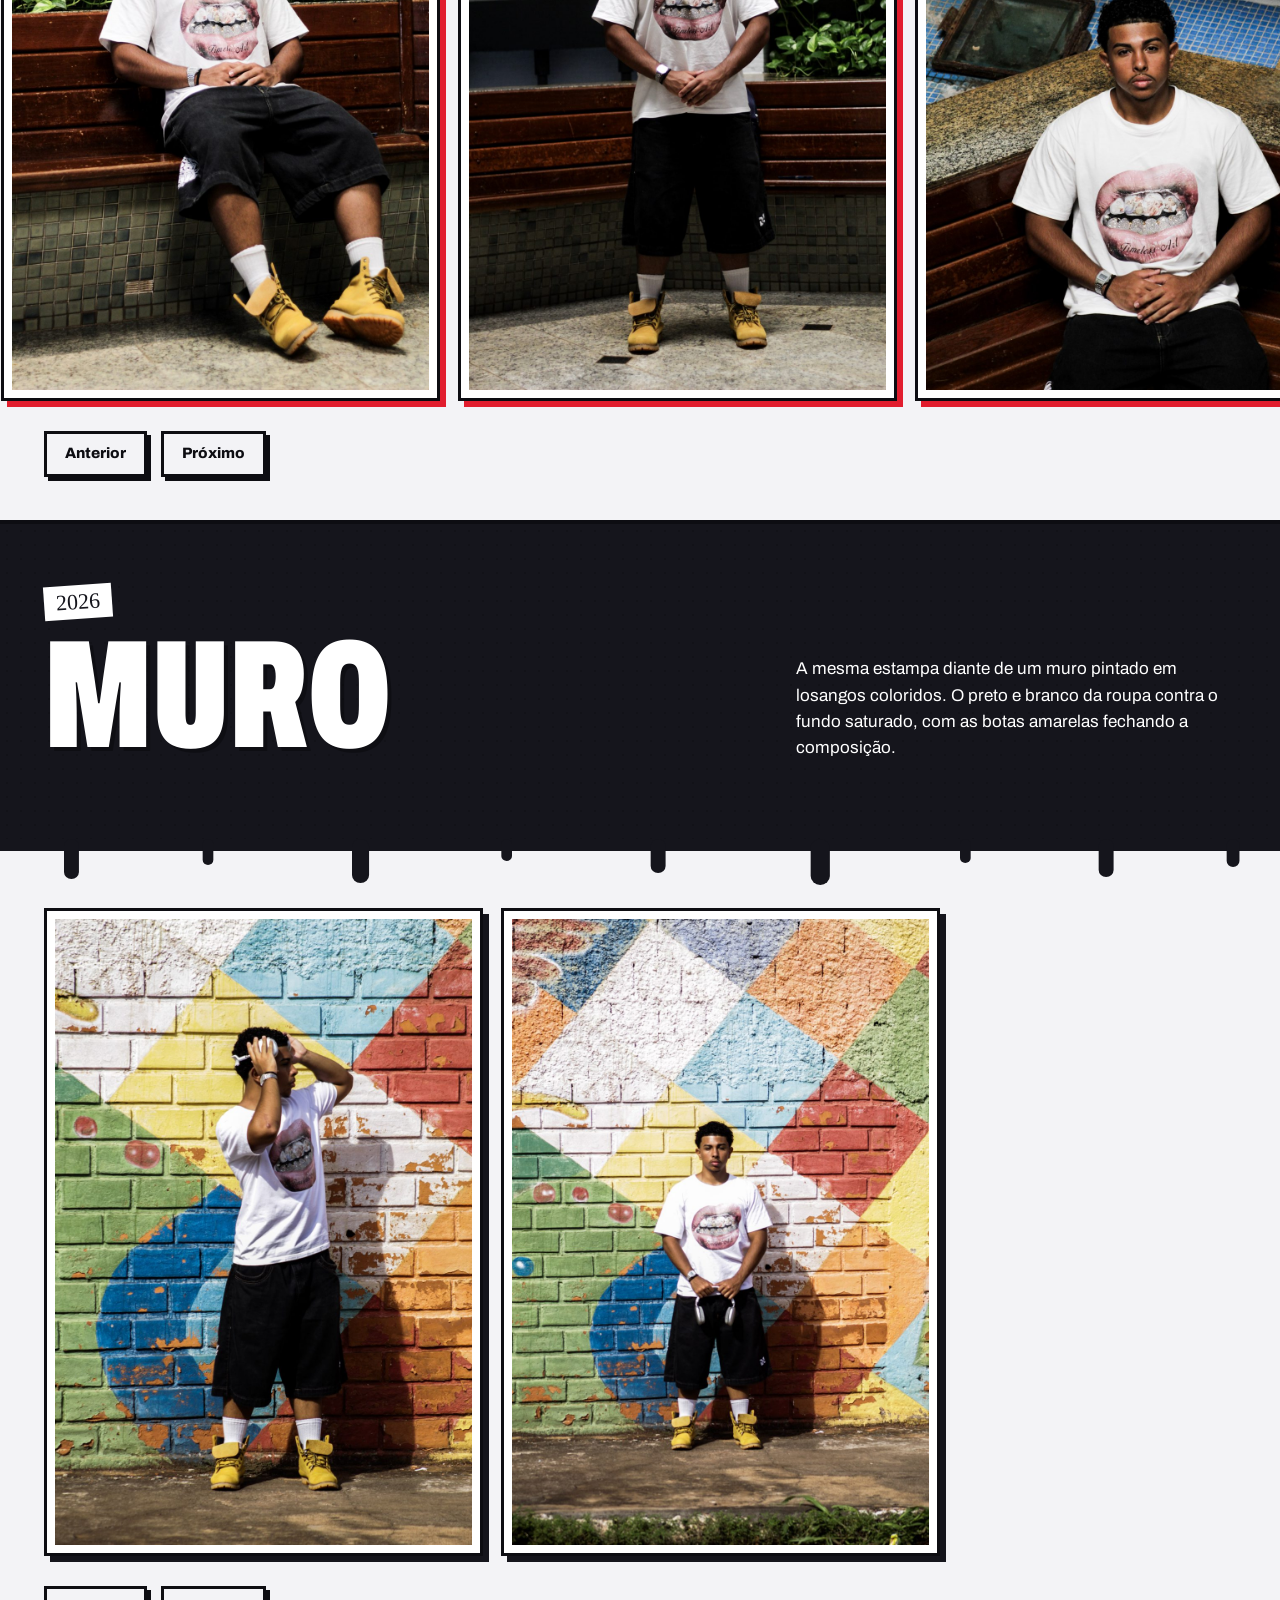
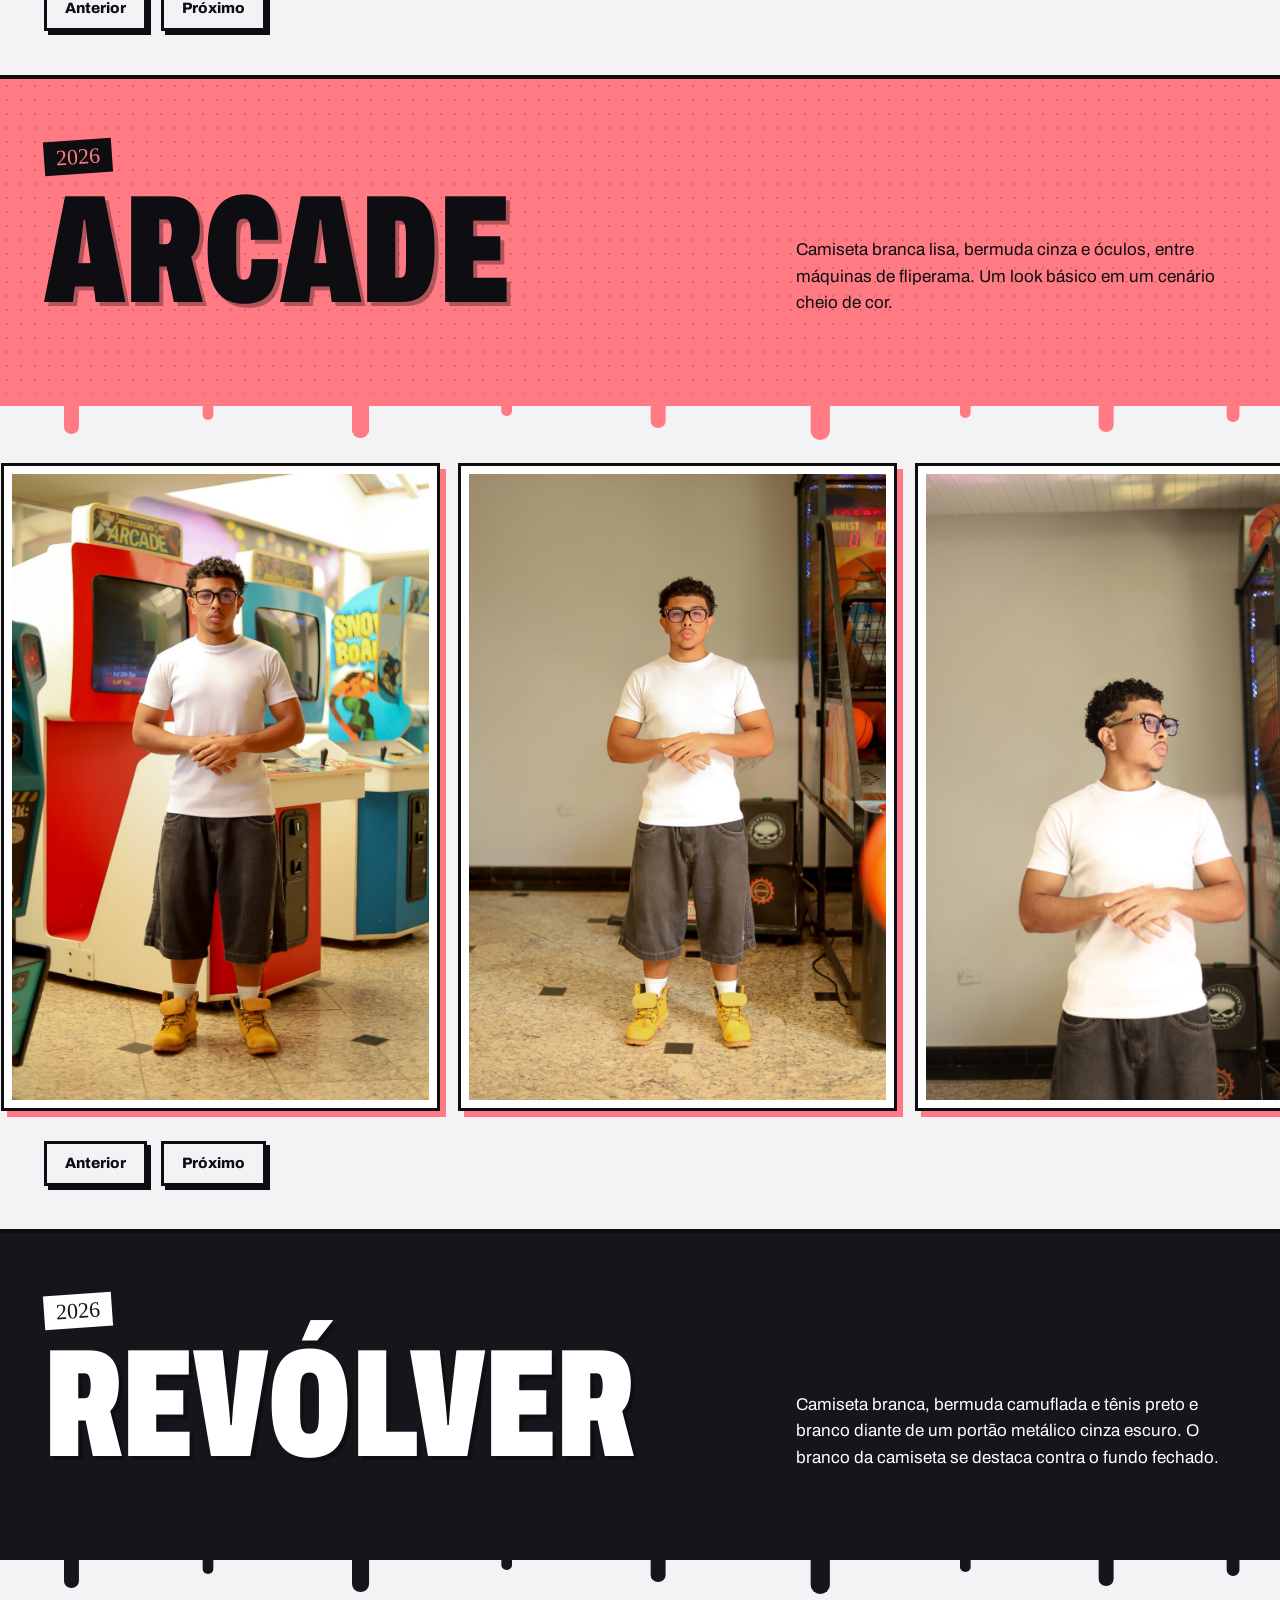
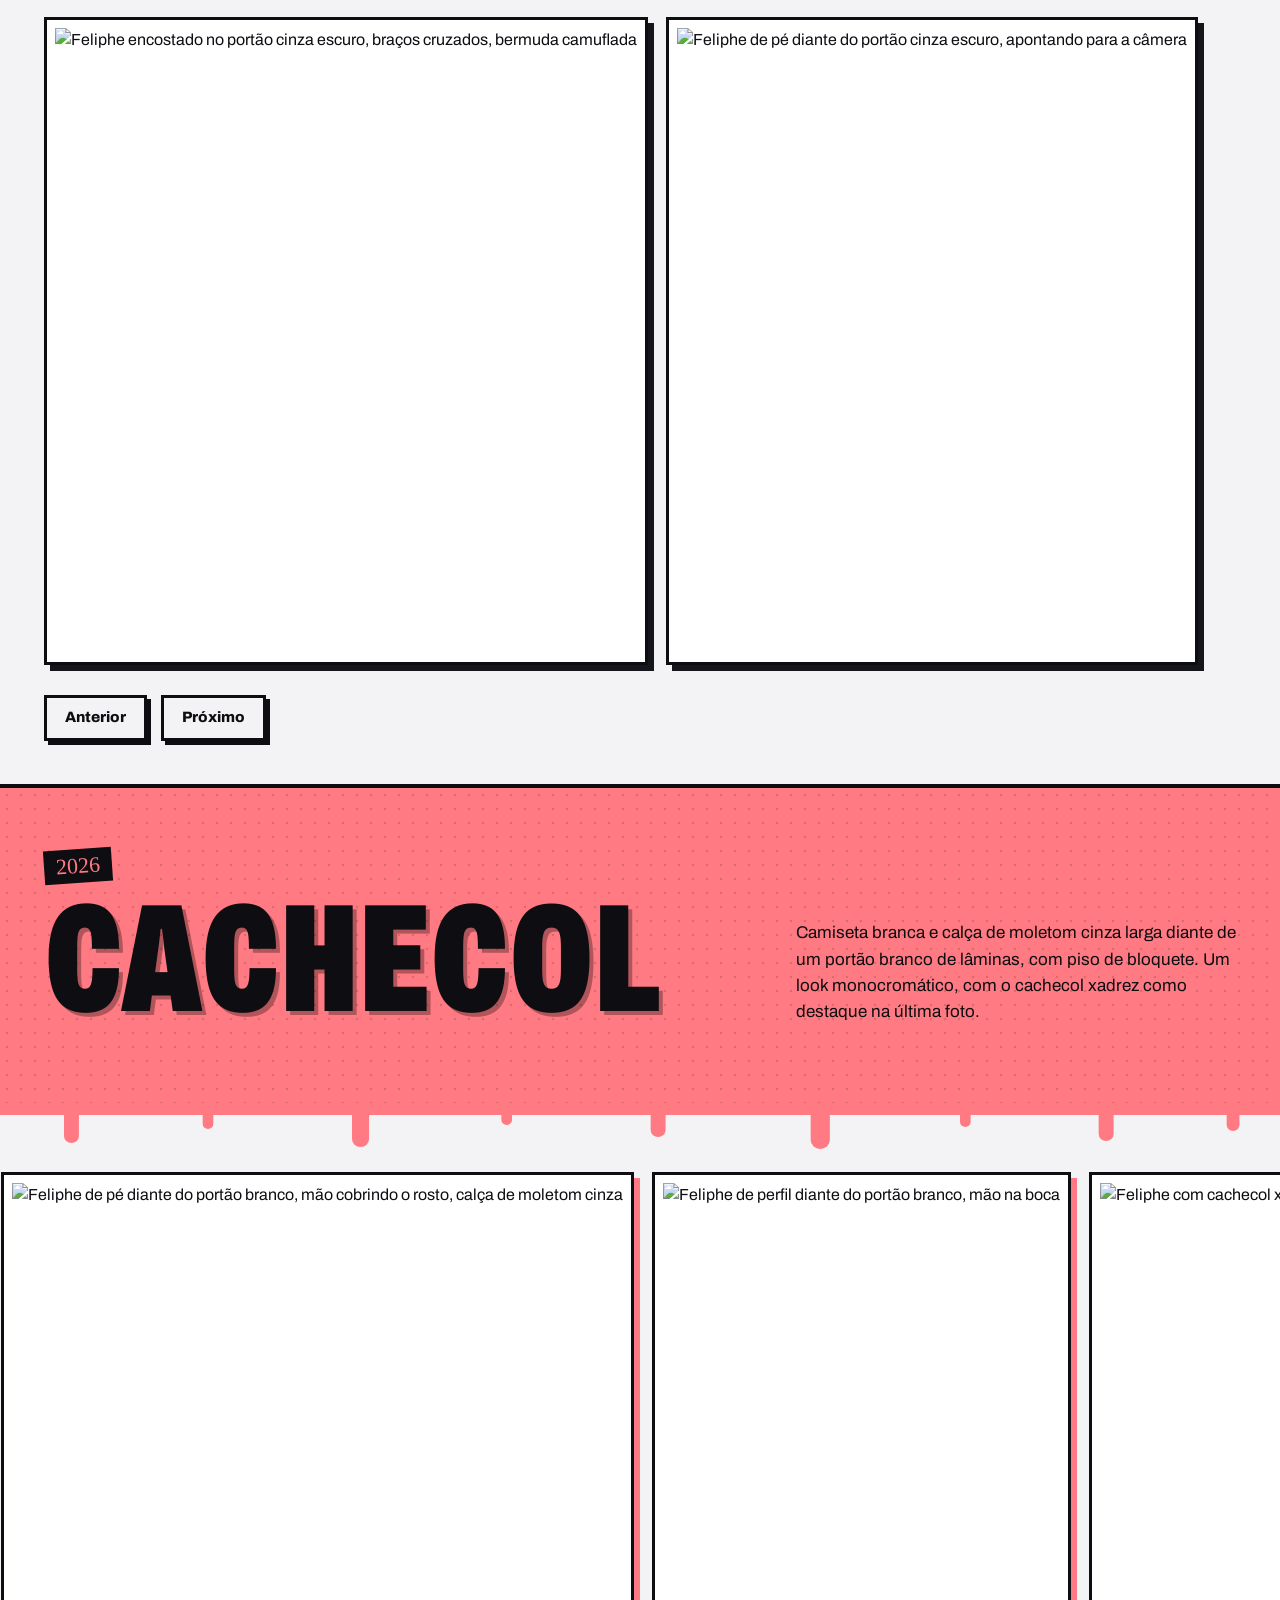
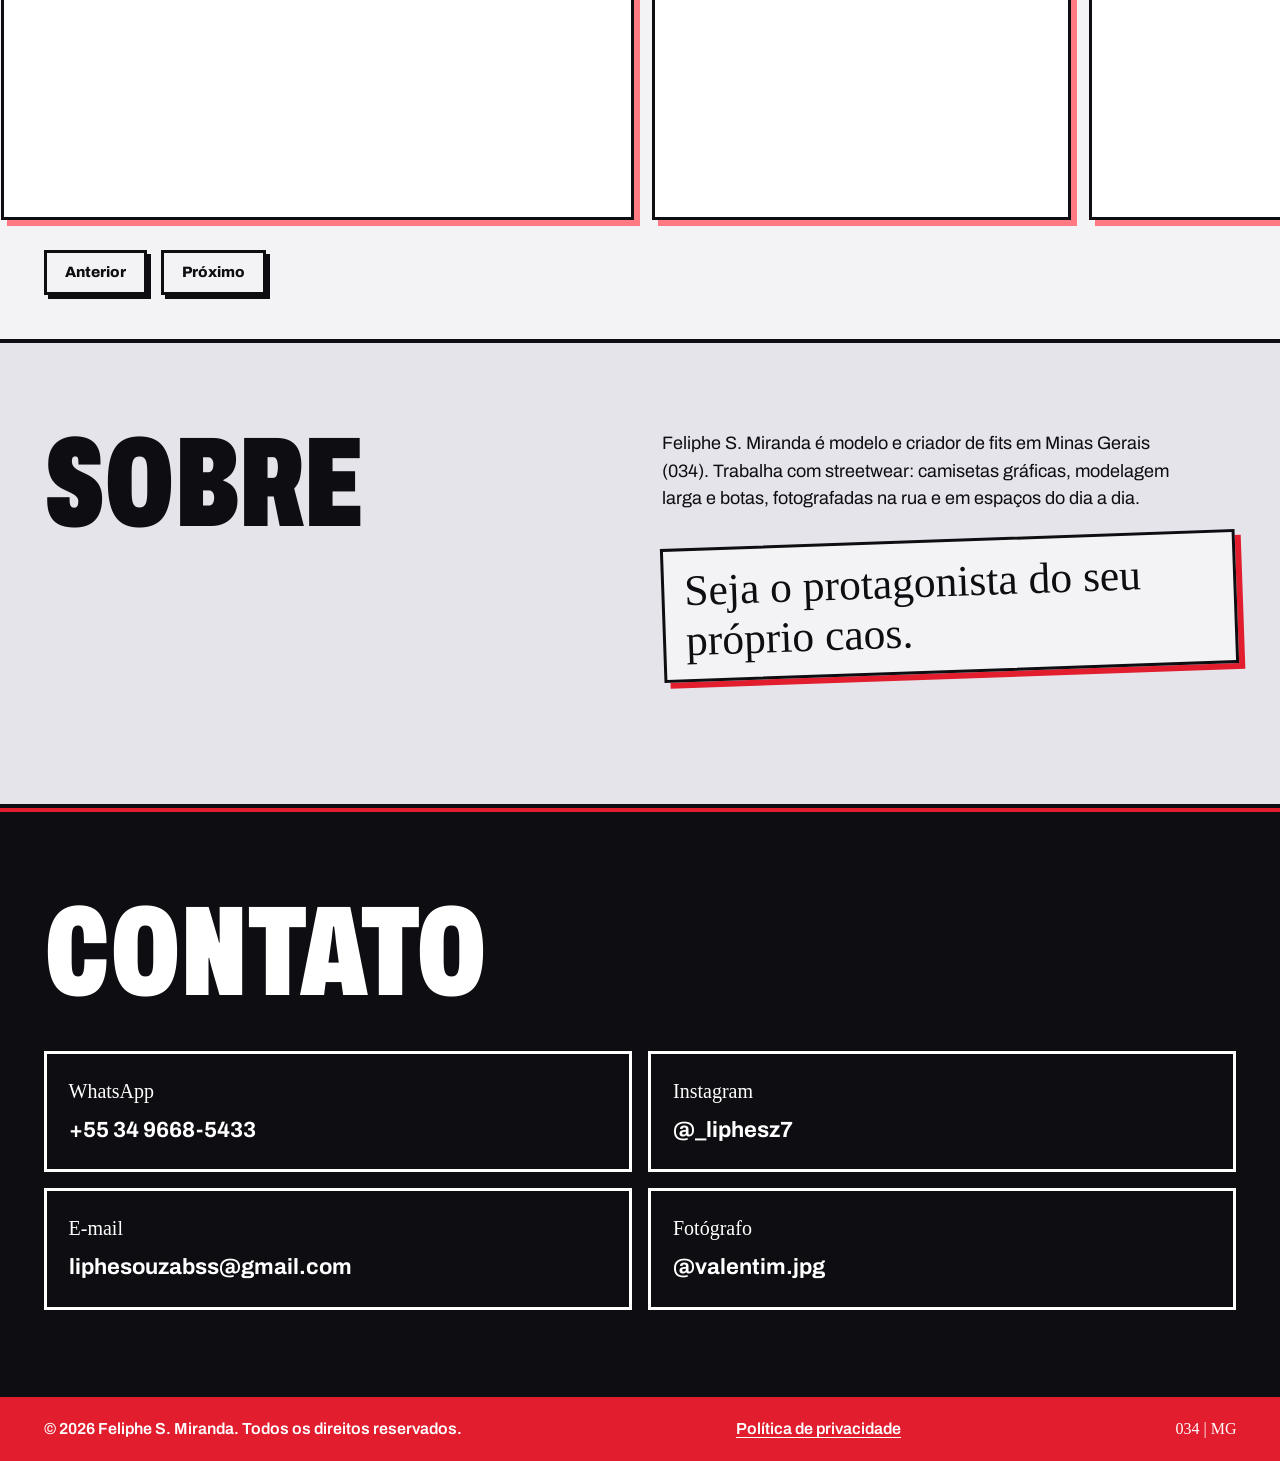
==== commit 837c7c99: "Add files via upload" ====
--- a/index.html
+++ b/index.html
@@ -23,7 +23,7 @@
  <div class="hr">
  <nav id="menu">
   <div class="dd"><button type="button" aria-haspopup="true">Projetos</button>
-   <ul><li><a href="#sorriso">Sorriso</a></li><li><a href="#muro">Muro</a></li><li><a href="#arcade">Arcade</a></li></ul></div>
+   <ul><li><a href="#sorriso">Sorriso</a></li><li><a href="#muro">Muro</a></li><li><a href="#arcade">Arcade</a></li><li><a href="#revolver">Revólver</a></li><li><a href="#cachecol">Cachecol</a></li></ul></div>
   <a href="#sobre">Sobre</a>
   <a href="#contato">Contato</a>
  </nav>
@@ -88,6 +88,29 @@
   <div class="ctrl"><button data-d="-1">Anterior</button><button data-d="1">Próximo</button></div>
  </section>
 
+ <section class="work" id="revolver">
+  <div class="band rv"><div><span class="yr">2026</span><h2>Revólver</h2></div>
+   <p>Camiseta branca, bermuda camuflada e tênis preto e branco diante de um portão metálico cinza escuro. O branco da camiseta se destaca contra o fundo fechado.</p>
+   <svg class="drip" viewBox="0 0 1200 46" preserveAspectRatio="none" aria-hidden="true"><use href="#drips"/></svg></div>
+  <div class="strip">
+   <figure class="rv"><img src="img/revolver-1.jpg" alt="Feliphe encostado no portão cinza escuro, braços cruzados, bermuda camuflada" loading="lazy"></figure>
+   <figure class="rv"><img src="img/revolver-2.jpg" alt="Feliphe de pé diante do portão cinza escuro, apontando para a câmera" loading="lazy"></figure>
+  </div>
+  <div class="ctrl"><button data-d="-1">Anterior</button><button data-d="1">Próximo</button></div>
+ </section>
+
+ <section class="work" id="cachecol">
+  <div class="band rv"><div><span class="yr">2026</span><h2>Cachecol</h2></div>
+   <p>Camiseta branca e calça de moletom cinza larga diante de um portão branco de lâminas, com piso de bloquete. Um look monocromático, com o cachecol xadrez como destaque na última foto.</p>
+   <svg class="drip" viewBox="0 0 1200 46" preserveAspectRatio="none" aria-hidden="true"><use href="#drips"/></svg></div>
+  <div class="strip">
+   <figure class="rv"><img src="img/cachecol-1.jpg" alt="Feliphe de pé diante do portão branco, mão cobrindo o rosto, calça de moletom cinza" loading="lazy"></figure>
+   <figure class="rv"><img src="img/cachecol-2.jpg" alt="Feliphe de perfil diante do portão branco, mão na boca" loading="lazy"></figure>
+   <figure class="rv"><img src="img/cachecol-3.jpg" alt="Feliphe com cachecol xadrez cobrindo o rosto, diante do portão branco" loading="lazy"></figure>
+  </div>
+  <div class="ctrl"><button data-d="-1">Anterior</button><button data-d="1">Próximo</button></div>
+ </section>
+
  <section class="about" id="sobre">
   <h2 class="rv">Sobre</h2>
   <div class="rv">
--- a/style.css
+++ b/style.css
@@ -69,6 +69,8 @@
 .work{--c:var(--s1);--t:var(--s1t);border-bottom:4px solid var(--fg)}
 #muro{--c:var(--s2);--t:var(--s2t)}
 #arcade{--c:var(--s3);--t:var(--s3t)}
+#revolver{--c:var(--s2);--t:var(--s2t)}
+#cachecol{--c:var(--s3);--t:var(--s3t)}
 .band{position:relative;background:var(--c);color:var(--t);padding:calc(var(--pad)*1.4) var(--pad) calc(var(--pad)*1.8);display:grid;grid-template-columns:1fr minmax(0,440px);gap:var(--pad);align-items:end;background-image:radial-gradient(rgba(0,0,0,.14) 1.4px,transparent 1.6px);background-size:14px 14px}
 .band>div,.band>p{position:relative;z-index:2}
 .band h2{font-stretch:62%;font-weight:900;font-size:clamp(56px,12vw,180px);line-height:.85;text-transform:uppercase;text-shadow:4px 4px 0 rgba(0,0,0,.3)}
